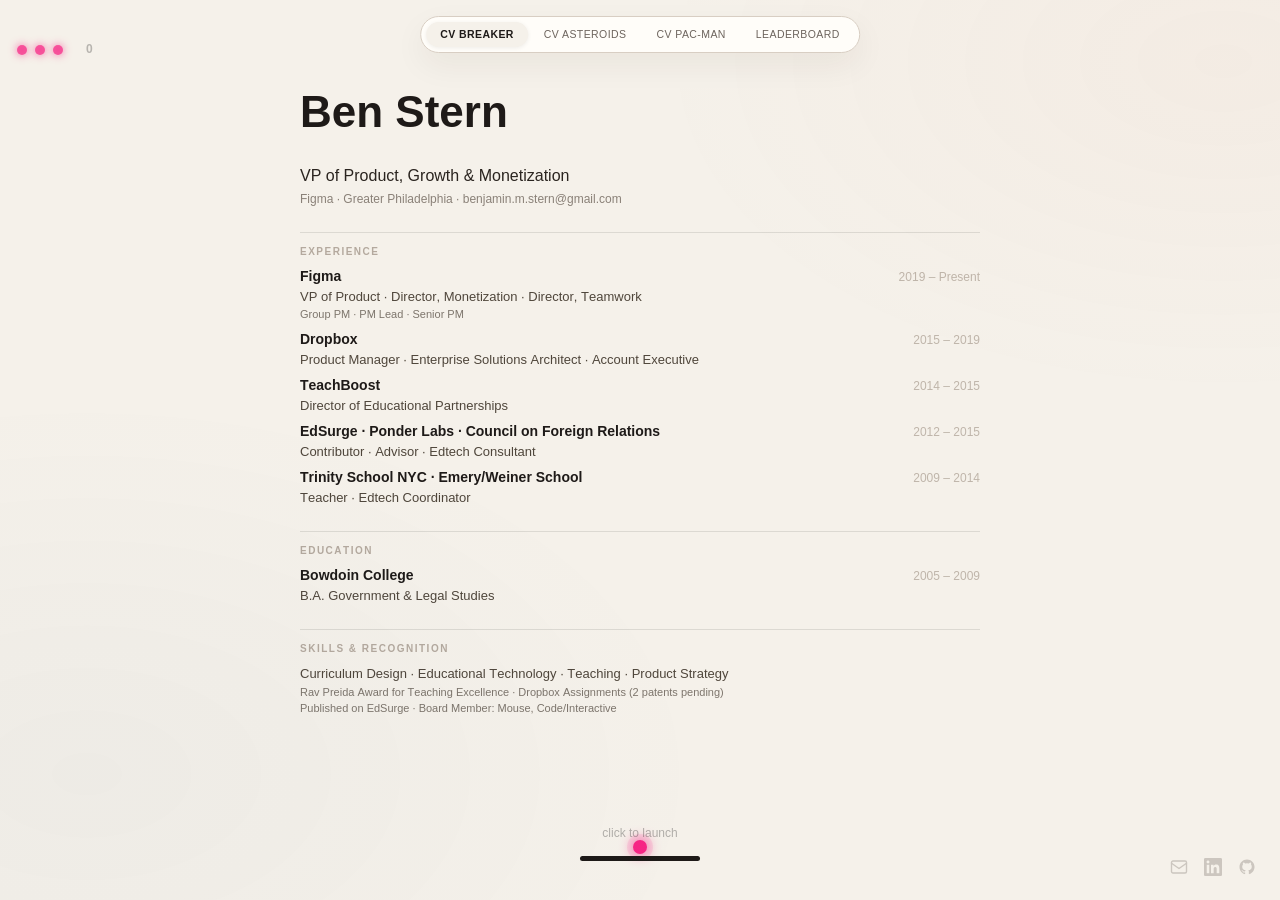
==== index.html @ 45976f30 "Apply pretext-inspired warm editorial design system Inspired by chenglou/pretext's demo pages:  - CS" ====
<!DOCTYPE html>
<html lang="en">
<head>
  <meta charset="UTF-8" />
  <meta name="viewport" content="width=device-width, initial-scale=1.0" />
  <title>Ben Stern</title>
  <link rel="stylesheet" href="style.css" />
</head>
<body>
  <canvas id="cv-canvas"></canvas>
  <div class="atmosphere"></div>

  <!-- Fixed social links — real anchor tags, overlaid on canvas -->
  <nav class="corner-links">
    <a href="mailto:benjamin.m.stern@gmail.com" aria-label="Email">
      <svg viewBox="0 0 24 24" fill="none" stroke="currentColor" stroke-width="1.8" stroke-linecap="round" stroke-linejoin="round"><rect x="2" y="4" width="20" height="16" rx="2"/><path d="m2 7 10 7 10-7"/></svg>
    </a>
    <a href="https://linkedin.com/in/bstern1" target="_blank" rel="noopener" aria-label="LinkedIn">
      <svg viewBox="0 0 24 24" fill="currentColor"><path d="M20.447 20.452H16.89v-5.569c0-1.328-.027-3.037-1.852-3.037-1.853 0-2.136 1.445-2.136 2.939v5.667H9.351V9h3.414v1.561h.046c.477-.9 1.637-1.85 3.37-1.85 3.601 0 4.267 2.37 4.267 5.455v6.286zM5.337 7.433a1.98 1.98 0 01-1.981-1.98c0-1.094.887-1.981 1.981-1.981s1.98.887 1.98 1.98a1.98 1.98 0 01-1.98 1.981zm1.692 13.019H3.643V9h3.386v11.452zM22.225 0H1.771C.792 0 0 .774 0 1.729v20.542C0 23.227.792 24 1.771 24h20.451C23.2 24 24 23.227 24 22.271V1.729C24 .774 23.2 0 22.222 0h.003z"/></svg>
    </a>
    <a href="https://github.com/bster" target="_blank" rel="noopener" aria-label="GitHub">
      <svg viewBox="0 0 24 24" fill="currentColor"><path d="M12 2C6.477 2 2 6.477 2 12c0 4.418 2.865 8.166 6.839 9.489.5.092.682-.217.682-.482 0-.237-.008-.868-.013-1.703-2.782.604-3.369-1.342-3.369-1.342-.454-1.154-1.11-1.462-1.11-1.462-.908-.62.069-.608.069-.608 1.003.07 1.531 1.03 1.531 1.03.892 1.529 2.341 1.087 2.91.832.092-.647.35-1.088.636-1.338-2.22-.253-4.555-1.11-4.555-4.943 0-1.091.39-1.984 1.029-2.683-.103-.253-.446-1.27.098-2.647 0 0 .84-.269 2.75 1.025A9.564 9.564 0 0112 6.844a9.59 9.59 0 012.504.337c1.909-1.294 2.747-1.025 2.747-1.025.546 1.377.202 2.394.1 2.647.64.699 1.028 1.592 1.028 2.683 0 3.842-2.339 4.687-4.566 4.935.359.309.678.919.678 1.852 0 1.336-.012 2.415-.012 2.741 0 .267.18.578.688.48C19.138 20.163 22 16.418 22 12c0-5.523-4.477-10-10-10z"/></svg>
    </a>
  </nav>

  <!-- Game switcher -->
  <nav class="game-switcher">
    <button class="switcher-btn active" data-game="breaker">CV Breaker</button>
    <button class="switcher-btn" data-game="asteroids">CV Asteroids</button>
    <button class="switcher-btn" data-game="pacman">CV Pac-Man</button>
    <button class="switcher-btn" data-game="leaderboard" id="lb-switcher-btn">Leaderboard</button>
  </nav>

  <!-- Score submission modal -->
  <div id="score-modal" role="dialog" aria-modal="true" aria-label="Submit your score">
    <div class="score-modal-box">
      <p class="modal-game-label" id="modal-game-name"></p>
      <p class="modal-score-line">Score: <strong id="modal-score-val"></strong></p>
      <label for="player-name">Your name</label>
      <input id="player-name" type="text" maxlength="32" placeholder="Enter your name" autocomplete="off" />
      <div class="score-modal-actions">
        <button id="modal-submit">Submit</button>
        <button id="modal-skip" class="btn-secondary">Skip</button>
      </div>
      <p class="modal-contact">Liked what you saw? <a href="mailto:benjamin.m.stern@gmail.com">Get in touch</a></p>
    </div>
  </div>

  <!-- Leaderboard overlay -->
  <div id="leaderboard-view" role="dialog" aria-modal="true" aria-label="Leaderboard">
    <div class="lb-inner">
      <div class="lb-header">
        <h2>Leaderboard</h2>
        <button id="lb-close" aria-label="Close leaderboard">&#x2715;</button>
      </div>
      <div class="lb-game-tabs">
        <button class="lb-tab active" data-game="breaker">CV Breaker</button>
        <button class="lb-tab" data-game="asteroids">CV Asteroids</button>
        <button class="lb-tab" data-game="pacman">CV Pac-Man</button>
      </div>
      <table class="lb-table">
        <thead>
          <tr>
            <th>#</th>
            <th>Name</th>
            <th>Score</th>
          </tr>
        </thead>
        <tbody id="lb-tbody"></tbody>
      </table>
    </div>
  </div>

  <script src="layout.js"></script>
  <script src="game.js"></script>
  <script src="asteroids.js"></script>
  <script src="pacman.js"></script>
  <script src="leaderboard.js"></script>
  <script>
    const stopFns  = { breaker: stopBreaker, asteroids: stopAsteroids, pacman: stopPacman };
    const startFns = { breaker: startBreaker, asteroids: startAsteroids, pacman: startPacman };
    let currentGame = null;

    function switchToGame(game) {
      if (currentGame && currentGame !== 'leaderboard') stopFns[currentGame]();
      if (currentGame === 'leaderboard') hideLeaderboard();
      document.querySelectorAll('.switcher-btn').forEach(b =>
        b.classList.toggle('active', b.dataset.game === game));
      currentGame = game;
      if (game === 'leaderboard') {
        showLeaderboard();
      } else {
        startFns[game]();
      }
    }

    document.querySelectorAll('.switcher-btn').forEach(btn => {
      btn.addEventListener('click', () => {
        if (btn.dataset.game === currentGame) return;
        switchToGame(btn.dataset.game);
      });
    });

    async function boot() {
      await loadCV();
      switchToGame('breaker');
    }
    boot();
  </script>
</body>
</html>
---- style.css ----
/* ── Design tokens ─────────────────────────────────────────────── */
:root {
  color-scheme: light;
  --page:    #f5f1ea;
  --panel:   #fffdf8;
  --ink:     #1e1a18;
  --muted:   #6d645d;
  --rule:    #d8cec3;
  --accent:  #955f3b;
}

*, *::before, *::after { box-sizing: border-box; margin: 0; padding: 0; }

html, body {
  width: 100%;
  height: 100%;
  overflow: hidden;
  background: var(--page);
}

#cv-canvas {
  display: block;
  width: 100vw;
  height: 100vh;
}

/* ── Atmosphere — subtle radial gradient for depth ─────────────── */
.atmosphere {
  position: fixed;
  inset: -10%;
  pointer-events: none;
  z-index: 1;
  background:
    radial-gradient(60% 52% at 14% 80%, rgba(45, 88, 128, 0.035), transparent 68%),
    radial-gradient(55% 46% at 88% 14%, rgba(217, 119, 87, 0.04), transparent 68%);
}

/* ── Fixed corner links ─────────────────────────────────────────── */
.corner-links {
  position: fixed;
  bottom: 24px;
  right: 24px;
  display: flex;
  align-items: center;
  gap: 16px;
  opacity: 0.3;
  transition: opacity 0.2s;
  z-index: 10;
}

.corner-links:hover { opacity: 0.7; }

.corner-links a {
  display: flex;
  align-items: center;
  color: var(--muted);
  text-decoration: none;
  transition: color 160ms ease;
}

.corner-links a:hover { color: var(--ink); }

.corner-links svg {
  width: 18px;
  height: 18px;
}

/* ── Game switcher — floating pill bar ─────────────────────────── */
.game-switcher {
  position: fixed;
  top: 16px;
  left: 50%;
  transform: translateX(-50%);
  z-index: 10;
  display: flex;
  align-items: center;
  gap: 2px;
  padding: 5px;
  border-radius: 999px;
  background: color-mix(in srgb, var(--panel) 92%, white 8%);
  border: 1px solid var(--rule);
  box-shadow: 0 12px 32px rgb(54 40 23 / 0.06);
  font: 500 10.5px/1 "Helvetica Neue", Helvetica, Arial, sans-serif;
  letter-spacing: 0.04em;
  text-transform: uppercase;
  white-space: nowrap;
}

@media (max-width: 700px) {
  .game-switcher {
    font-size: 8.5px;
    gap: 1px;
    padding: 4px;
  }
}

.switcher-btn {
  background: transparent;
  border: none;
  cursor: pointer;
  color: var(--muted);
  padding: 7px 14px;
  font: inherit;
  letter-spacing: inherit;
  text-transform: inherit;
  transition: all 160ms ease;
  white-space: nowrap;
  word-break: keep-all;
  border-radius: 999px;
}

.switcher-btn:hover {
  color: var(--ink);
  background: rgba(0,0,0,0.035);
}

.switcher-btn.active {
  color: var(--ink);
  font-weight: 600;
  background: var(--page);
  box-shadow: 0 1px 4px rgb(0 0 0 / 0.07);
}

@media (max-width: 700px) {
  .switcher-btn { padding: 6px 10px; }
}

/* ── Score modal ────────────────────────────────────────────────── */
#score-modal {
  display: none;
  position: fixed;
  inset: 0;
  z-index: 100;
  background: rgba(245,241,234,0.82);
  backdrop-filter: blur(6px);
  align-items: center;
  justify-content: center;
}

#score-modal.visible {
  display: flex;
}

.score-modal-box {
  background: var(--panel);
  border: 1px solid var(--rule);
  border-radius: 18px;
  padding: 32px 36px;
  min-width: 280px;
  max-width: 360px;
  width: 90%;
  display: flex;
  flex-direction: column;
  gap: 12px;
  box-shadow: 0 18px 40px rgb(54 40 23 / 0.08);
}

.modal-game-label {
  font: 600 10px/1 "SF Mono", ui-monospace, SFMono-Regular, Consolas, monospace;
  letter-spacing: 0.08em;
  text-transform: uppercase;
  color: var(--accent);
}

.modal-score-line {
  font: 400 15px/1.4 "Helvetica Neue", Helvetica, Arial, sans-serif;
  color: var(--muted);
}

.modal-score-line strong {
  font-weight: 700;
  color: var(--ink);
}

.score-modal-box label {
  font: 400 12px/1 "Helvetica Neue", Helvetica, Arial, sans-serif;
  color: var(--muted);
}

#player-name {
  width: 100%;
  border: 1px solid var(--rule);
  border-radius: 8px;
  padding: 10px 12px;
  font: 400 14px/1 "Helvetica Neue", Helvetica, Arial, sans-serif;
  color: var(--ink);
  background: var(--panel);
  outline: none;
  transition: border-color 160ms ease;
}

#player-name:focus { border-color: var(--accent); }

.score-modal-actions {
  display: flex;
  gap: 10px;
  margin-top: 4px;
}

.score-modal-actions button {
  flex: 1;
  padding: 11px 0;
  border: none;
  border-radius: 8px;
  cursor: pointer;
  font: 600 11px/1 "Helvetica Neue", Helvetica, Arial, sans-serif;
  letter-spacing: 0.04em;
  text-transform: uppercase;
  transition: all 160ms ease;
}

#modal-submit {
  background: var(--ink);
  color: var(--panel);
}

#modal-submit:hover  { opacity: 0.82; }
#modal-submit:disabled { opacity: 0.35; cursor: default; }

.btn-secondary {
  background: rgba(30,26,24,0.06);
  color: var(--muted);
}

.btn-secondary:hover { background: rgba(30,26,24,0.1); }

.modal-contact {
  font: 400 11px/1.2 "Helvetica Neue", Helvetica, Arial, sans-serif;
  color: var(--rule);
  text-align: center;
  margin-top: 4px;
}

.modal-contact a {
  color: var(--muted);
  text-decoration: none;
  transition: color 160ms ease;
}

.modal-contact a:hover { color: var(--accent); }

/* ── Leaderboard overlay ────────────────────────────────────────── */
#leaderboard-view {
  display: none;
  position: fixed;
  inset: 0;
  z-index: 90;
  background: var(--page);
  align-items: flex-start;
  justify-content: center;
  padding-top: 64px;
  overflow-y: auto;
}

#leaderboard-view.visible {
  display: flex;
}

.lb-inner {
  width: 100%;
  max-width: 500px;
  padding: 0 24px 40px;
}

.lb-header {
  display: flex;
  align-items: baseline;
  justify-content: space-between;
  margin-bottom: 24px;
}

.lb-header h2 {
  font: 700 24px/1 Georgia, "Times New Roman", serif;
  color: var(--ink);
}

#lb-close {
  background: none;
  border: none;
  cursor: pointer;
  font-size: 16px;
  color: var(--muted);
  padding: 4px;
  transition: color 160ms ease;
}

#lb-close:hover { color: var(--ink); }

.lb-game-tabs {
  display: flex;
  gap: 6px;
  margin-bottom: 20px;
}

.lb-tab {
  background: none;
  border: 1px solid var(--rule);
  border-radius: 999px;
  padding: 6px 14px;
  cursor: pointer;
  font: 500 10px/1 "SF Mono", ui-monospace, SFMono-Regular, Consolas, monospace;
  letter-spacing: 0.06em;
  text-transform: uppercase;
  color: var(--muted);
  transition: all 160ms ease;
}

.lb-tab:hover  { border-color: var(--accent); color: var(--ink); }
.lb-tab.active { background: var(--ink); border-color: var(--ink); color: var(--panel); font-weight: 600; }

.lb-table {
  width: 100%;
  border-collapse: collapse;
  font: 400 13px/1.6 "Helvetica Neue", Helvetica, Arial, sans-serif;
}

.lb-table thead th {
  text-align: left;
  font: 600 9px/1 "SF Mono", ui-monospace, SFMono-Regular, Consolas, monospace;
  letter-spacing: 0.08em;
  text-transform: uppercase;
  color: var(--rule);
  padding: 0 0 10px;
  border-bottom: 1px solid var(--rule);
}

.lb-table thead th:last-child { text-align: right; }

.lb-table tbody tr:not(:last-child) td {
  border-bottom: 1px solid rgba(216,206,195,0.4);
}

.lb-table td {
  padding: 10px 0;
  color: var(--muted);
}

.lb-rank  { color: var(--rule); width: 32px; }
.lb-score { text-align: right; font-weight: 600; color: var(--ink); }

.lb-loading {
  text-align: center;
  color: var(--rule);
  padding: 24px 0;
  font-size: 12px;
}

/* ── Reduced motion ─────────────────────────────────────────────── */
@media (prefers-reduced-motion: reduce) {
  *, *::before, *::after { transition: none !important; }
}
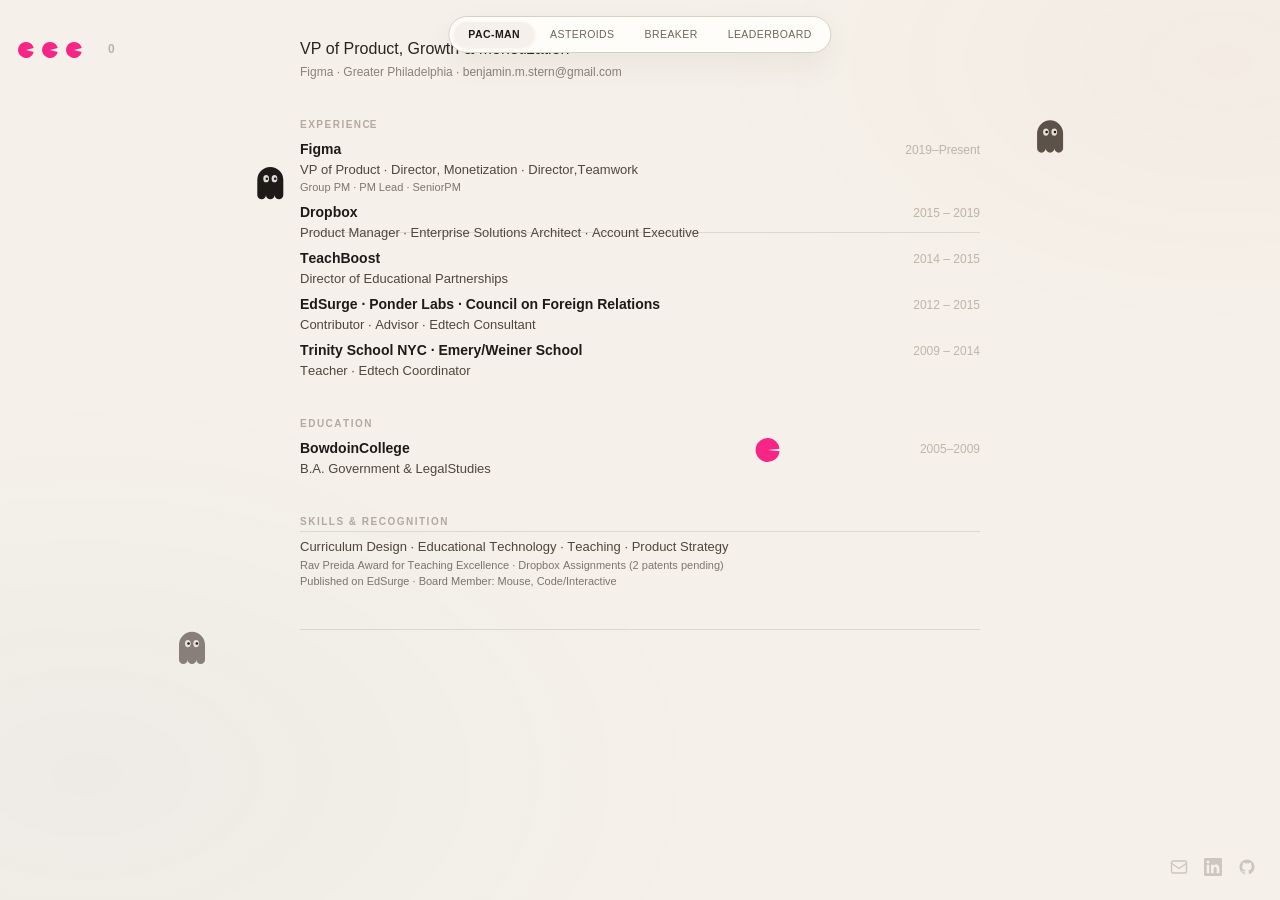
==== commit 804af25e: "Reorder switcher to Pac-Man first, remove CV prefix from labels https://claude.ai/code/session_01Wxb" ====
--- a/index.html
+++ b/index.html
@@ -25,9 +25,9 @@
 
   <!-- Game switcher -->
   <nav class="game-switcher">
-    <button class="switcher-btn active" data-game="breaker">CV Breaker</button>
-    <button class="switcher-btn" data-game="asteroids">CV Asteroids</button>
-    <button class="switcher-btn" data-game="pacman">CV Pac-Man</button>
+    <button class="switcher-btn active" data-game="pacman">Pac-Man</button>
+    <button class="switcher-btn" data-game="asteroids">Asteroids</button>
+    <button class="switcher-btn" data-game="breaker">Breaker</button>
     <button class="switcher-btn" data-game="leaderboard" id="lb-switcher-btn">Leaderboard</button>
   </nav>
 
@@ -54,9 +54,9 @@
         <button id="lb-close" aria-label="Close leaderboard">&#x2715;</button>
       </div>
       <div class="lb-game-tabs">
-        <button class="lb-tab active" data-game="breaker">CV Breaker</button>
-        <button class="lb-tab" data-game="asteroids">CV Asteroids</button>
-        <button class="lb-tab" data-game="pacman">CV Pac-Man</button>
+        <button class="lb-tab active" data-game="breaker">Breaker</button>
+        <button class="lb-tab" data-game="asteroids">Asteroids</button>
+        <button class="lb-tab" data-game="pacman">Pac-Man</button>
       </div>
       <table class="lb-table">
         <thead>
@@ -72,6 +72,7 @@
   </div>
 
   <script src="layout.js"></script>
+  <script src="reflow.js"></script>
   <script src="game.js"></script>
   <script src="asteroids.js"></script>
   <script src="pacman.js"></script>
@@ -103,7 +104,7 @@
 
     async function boot() {
       await loadCV();
-      switchToGame('breaker');
+      switchToGame('pacman');
     }
     boot();
   </script>
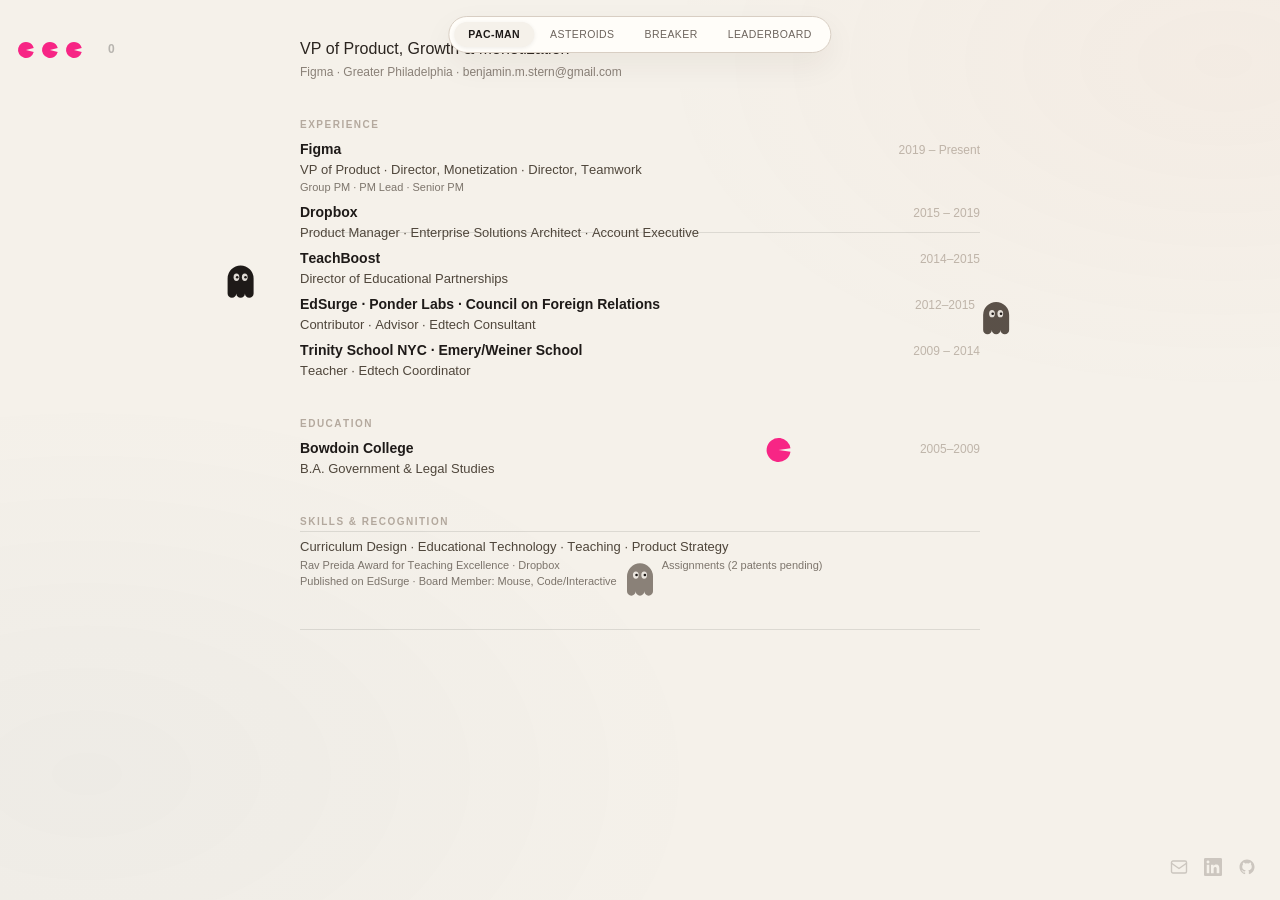
==== commit 724e2d7e: "Merge pull request #9 from bster/claude/text-reflow Text reflow, switcher UX, and layout fixes" ====
--- a/index.html
+++ b/index.html
@@ -42,7 +42,7 @@
         <button id="modal-submit">Submit</button>
         <button id="modal-skip" class="btn-secondary">Skip</button>
       </div>
-      <p class="modal-contact">Liked what you saw? <a href="mailto:benjamin.m.stern@gmail.com">Get in touch</a></p>
+      <p class="modal-contact">Want to connect? <a href="mailto:benjamin.m.stern@gmail.com">Get in touch</a></p>
     </div>
   </div>
 
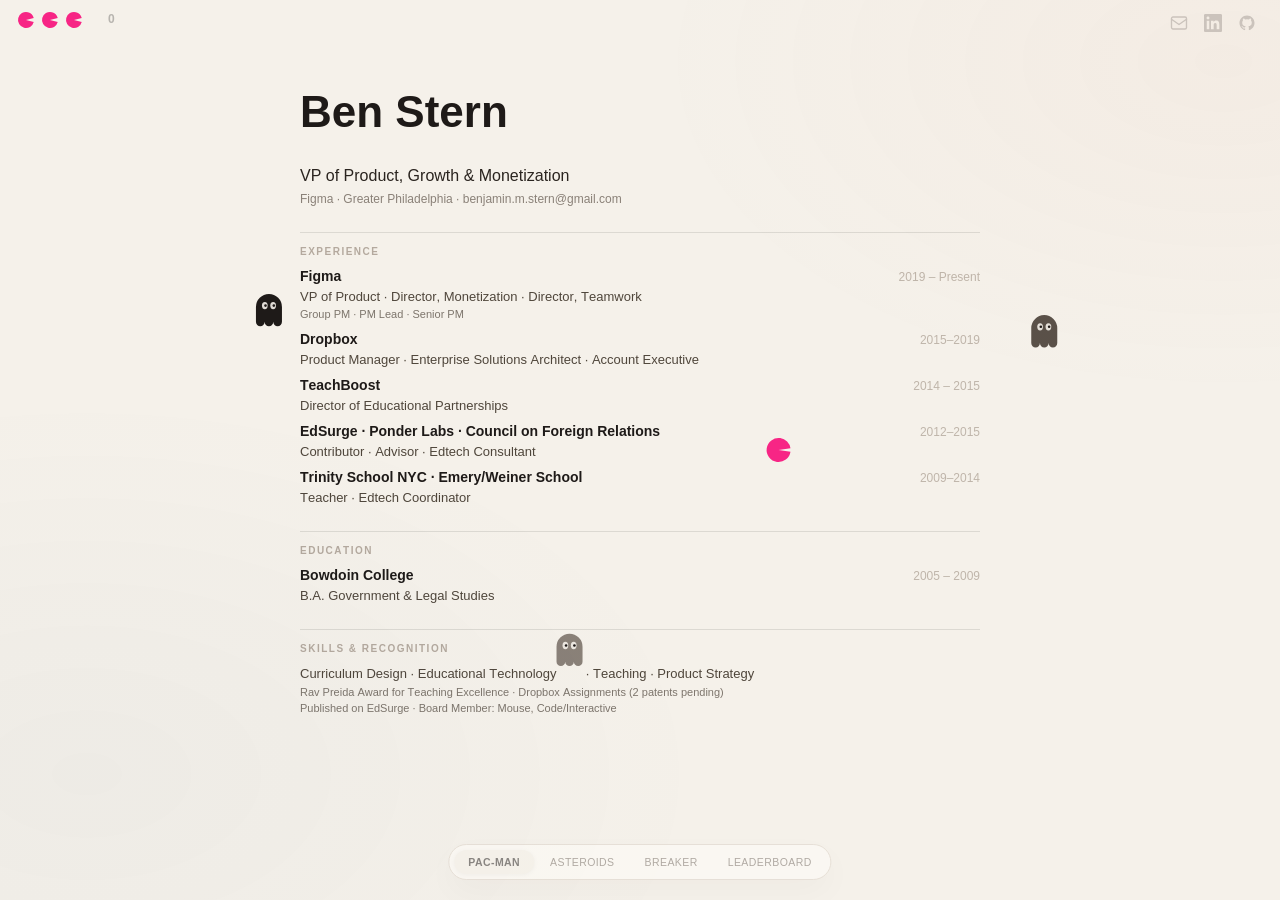
==== commit e3e0ca13: "Fix mobile safe area: HUD and links hidden behind iOS status bar viewport-fit=cover lets env(safe-ar" ====
--- a/index.html
+++ b/index.html
@@ -2,7 +2,7 @@
 <html lang="en">
 <head>
   <meta charset="UTF-8" />
-  <meta name="viewport" content="width=device-width, initial-scale=1.0" />
+  <meta name="viewport" content="width=device-width, initial-scale=1.0, viewport-fit=cover" />
   <title>Ben Stern</title>
   <link rel="stylesheet" href="style.css" />
 </head>
--- a/style.css
+++ b/style.css
@@ -7,6 +7,8 @@
   --muted:   #6d645d;
   --rule:    #d8cec3;
   --accent:  #955f3b;
+  --sat:     env(safe-area-inset-top, 0px);    /* iOS notch / Dynamic Island */
+  --sab:     env(safe-area-inset-bottom, 0px); /* home indicator */
 }
 
 *, *::before, *::after { box-sizing: border-box; margin: 0; padding: 0; }
@@ -38,7 +40,7 @@
 /* ── Fixed corner links ─────────────────────────────────────────── */
 .corner-links {
   position: fixed;
-  bottom: 24px;
+  top: calc(var(--sat) + 14px);
   right: 24px;
   display: flex;
   align-items: center;
@@ -68,7 +70,7 @@
 /* ── Game switcher — floating pill bar ─────────────────────────── */
 .game-switcher {
   position: fixed;
-  top: 16px;
+  bottom: calc(var(--sab) + 20px);
   left: 50%;
   transform: translateX(-50%);
   z-index: 10;
@@ -84,6 +86,12 @@
   letter-spacing: 0.04em;
   text-transform: uppercase;
   white-space: nowrap;
+  opacity: 0.5;
+  transition: opacity 200ms ease;
+}
+
+.game-switcher:hover {
+  opacity: 1;
 }
 
 @media (max-width: 700px) {
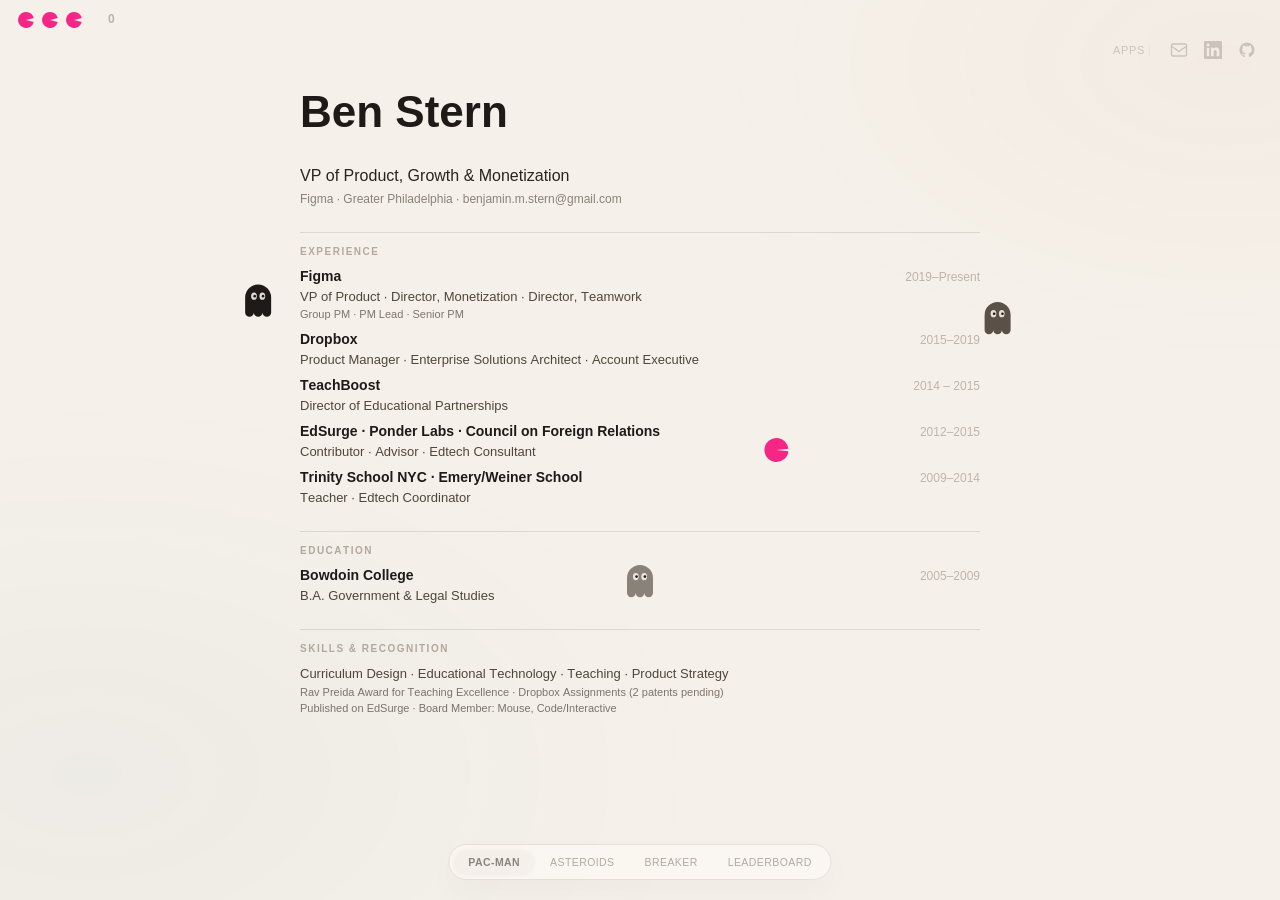
==== commit 3ad19301: "Add Apps link to home page corner-links (top-right) Small uppercase text link before the social icon" ====
--- a/index.html
+++ b/index.html
@@ -2,7 +2,7 @@
 <html lang="en">
 <head>
   <meta charset="UTF-8" />
-  <meta name="viewport" content="width=device-width, initial-scale=1.0, viewport-fit=cover" />
+  <meta name="viewport" content="width=device-width, initial-scale=1.0" />
   <title>Ben Stern</title>
   <link rel="stylesheet" href="style.css" />
 </head>
@@ -12,6 +12,7 @@
 
   <!-- Fixed social links — real anchor tags, overlaid on canvas -->
   <nav class="corner-links">
+    <a href="/apps" class="corner-apps-link">Apps</a>
     <a href="mailto:benjamin.m.stern@gmail.com" aria-label="Email">
       <svg viewBox="0 0 24 24" fill="none" stroke="currentColor" stroke-width="1.8" stroke-linecap="round" stroke-linejoin="round"><rect x="2" y="4" width="20" height="16" rx="2"/><path d="m2 7 10 7 10-7"/></svg>
     </a>
--- a/style.css
+++ b/style.css
@@ -7,8 +7,6 @@
   --muted:   #6d645d;
   --rule:    #d8cec3;
   --accent:  #955f3b;
-  --sat:     env(safe-area-inset-top, 0px);    /* iOS notch / Dynamic Island */
-  --sab:     env(safe-area-inset-bottom, 0px); /* home indicator */
 }
 
 *, *::before, *::after { box-sizing: border-box; margin: 0; padding: 0; }
@@ -40,7 +38,7 @@
 /* ── Fixed corner links ─────────────────────────────────────────── */
 .corner-links {
   position: fixed;
-  top: calc(var(--sat) + 14px);
+  top: 41px;
   right: 24px;
   display: flex;
   align-items: center;
@@ -67,10 +65,19 @@
   height: 18px;
 }
 
+.corner-apps-link {
+  font: 500 11px/1 "Helvetica Neue", Helvetica, Arial, sans-serif;
+  letter-spacing: 0.06em;
+  text-transform: uppercase;
+  padding-right: 4px;
+  border-right: 1px solid var(--rule);
+  margin-right: 4px;
+}
+
 /* ── Game switcher — floating pill bar ─────────────────────────── */
 .game-switcher {
   position: fixed;
-  bottom: calc(var(--sab) + 20px);
+  bottom: 20px;
   left: 50%;
   transform: translateX(-50%);
   z-index: 10;
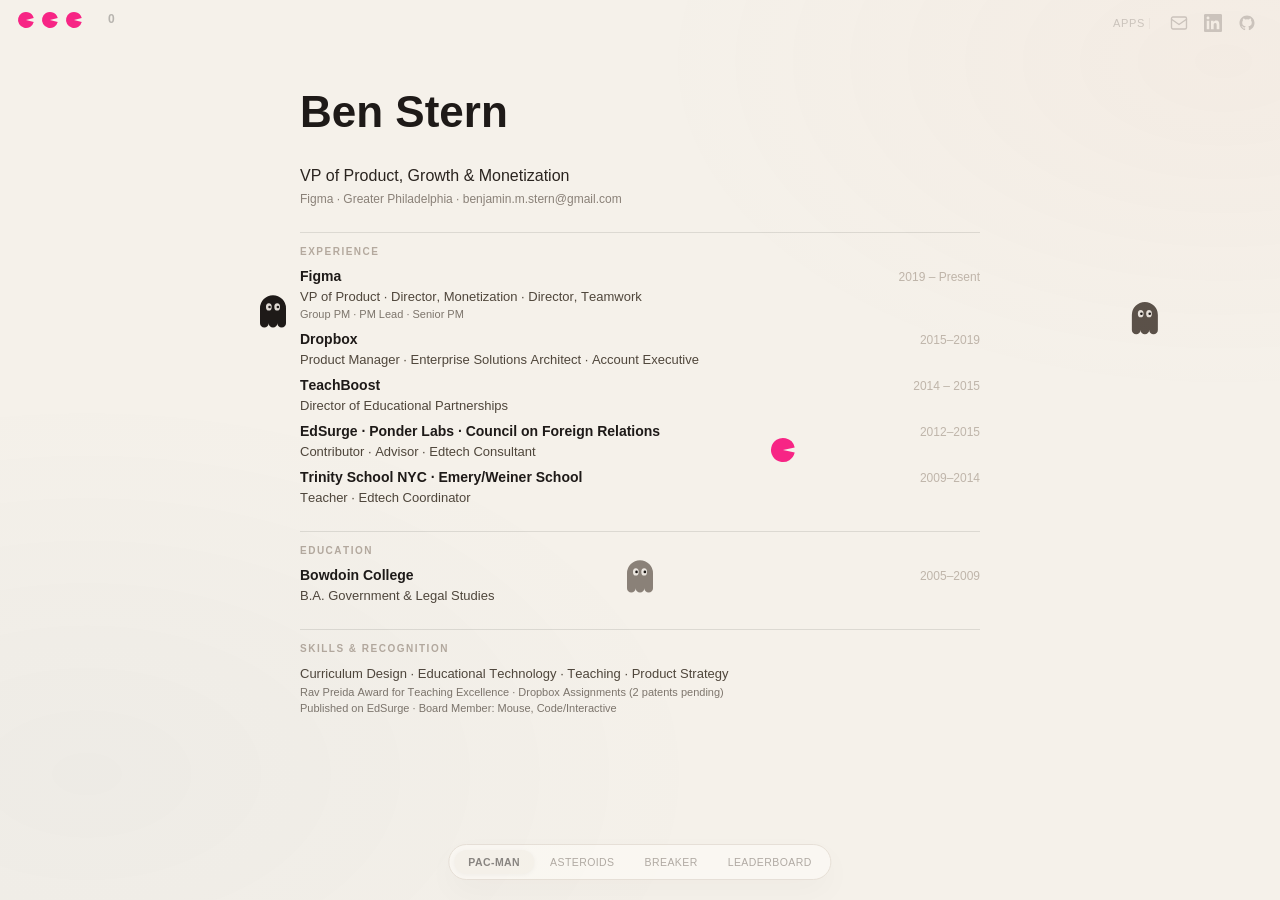
==== commit 05321acf: "Merge pull request #21 from bster/claude/apps-page" ====
--- a/index.html
+++ b/index.html
@@ -2,7 +2,7 @@
 <html lang="en">
 <head>
   <meta charset="UTF-8" />
-  <meta name="viewport" content="width=device-width, initial-scale=1.0" />
+  <meta name="viewport" content="width=device-width, initial-scale=1.0, viewport-fit=cover" />
   <title>Ben Stern</title>
   <link rel="stylesheet" href="style.css" />
 </head>
--- a/style.css
+++ b/style.css
@@ -7,6 +7,8 @@
   --muted:   #6d645d;
   --rule:    #d8cec3;
   --accent:  #955f3b;
+  --sat:     env(safe-area-inset-top, 0px);    /* iOS notch / Dynamic Island */
+  --sab:     env(safe-area-inset-bottom, 0px); /* home indicator */
 }
 
 *, *::before, *::after { box-sizing: border-box; margin: 0; padding: 0; }
@@ -38,7 +40,7 @@
 /* ── Fixed corner links ─────────────────────────────────────────── */
 .corner-links {
   position: fixed;
-  top: 41px;
+  top: calc(var(--sat) + 14px);
   right: 24px;
   display: flex;
   align-items: center;
@@ -77,7 +79,7 @@
 /* ── Game switcher — floating pill bar ─────────────────────────── */
 .game-switcher {
   position: fixed;
-  bottom: 20px;
+  bottom: calc(var(--sab) + 20px);
   left: 50%;
   transform: translateX(-50%);
   z-index: 10;
